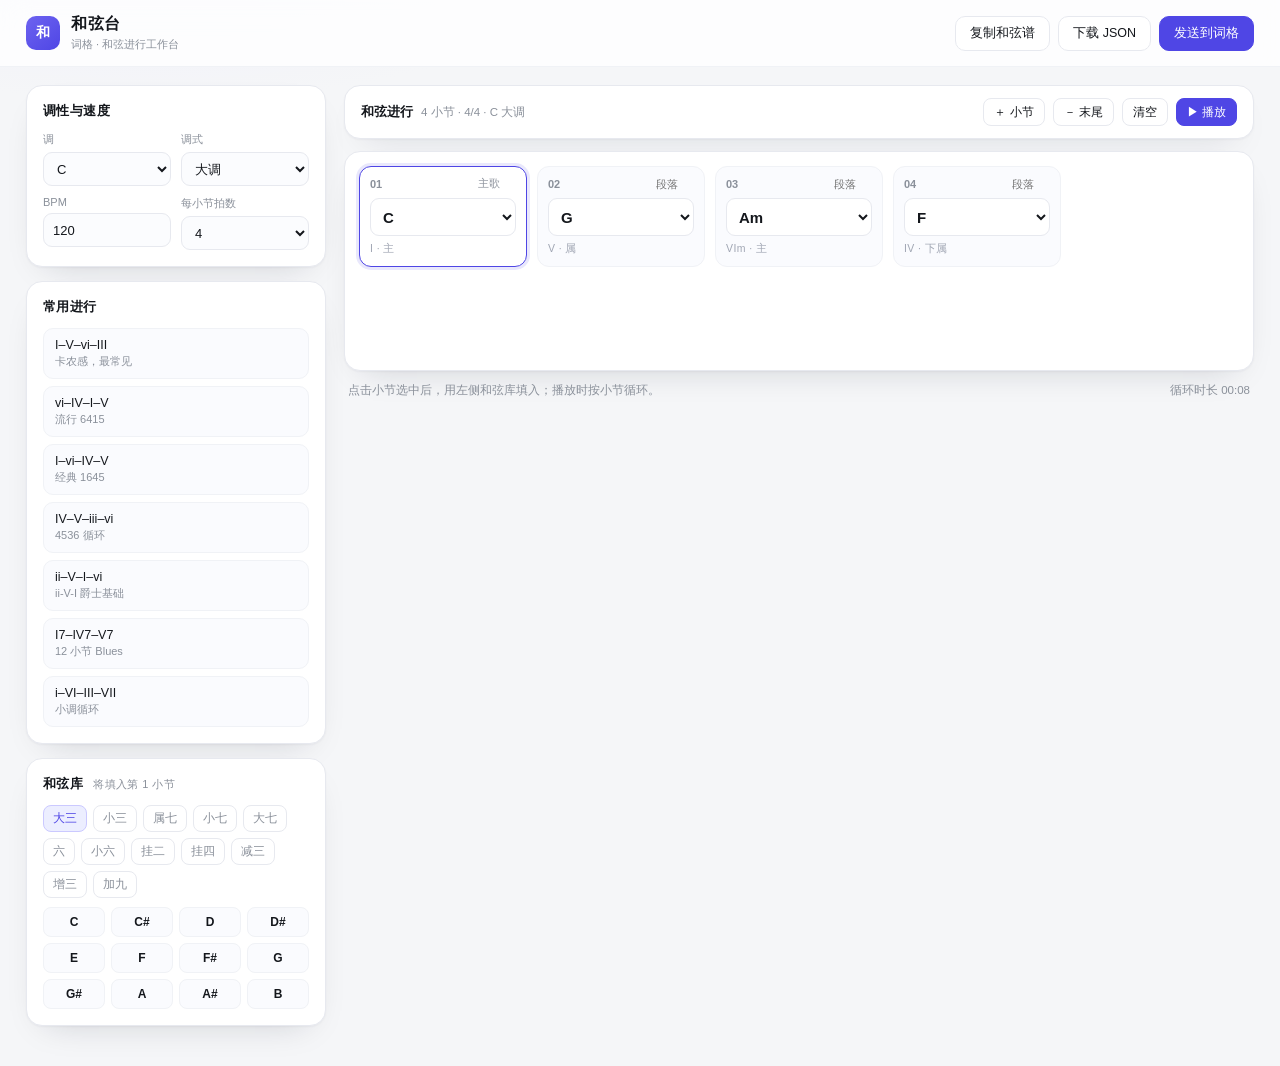
==== harmony.html @ f5f03ddc "和弦台：和弦进行编辑、试听、预设与发送到词格" ====
<!doctype html>
<html lang="zh-CN">
<head>
<meta charset="utf-8">
<meta name="viewport" content="width=device-width, initial-scale=1">
<title>和弦台 · 词格</title>
<link rel="stylesheet" href="harmony.css">
</head>
<body>

<header class="top">
  <div class="brand">
    <div class="logo">和</div>
    <div class="brand-text">
      <h1>和弦台</h1>
      <p>词格 · 和弦进行工作台</p>
    </div>
  </div>
  <div class="top-actions">
    <span class="toast" id="toast"></span>
    <button class="btn btn-ghost" id="btnCopy">复制和弦谱</button>
    <button class="btn btn-ghost" id="btnJson">下载 JSON</button>
    <button class="btn btn-primary" id="btnSend">发送到词格</button>
  </div>
</header>

<main class="layout">
  <aside class="side">
    <section class="panel">
      <h2>调性与速度</h2>
      <div class="row">
        <label class="field">
          <span>调</span>
          <select id="keySelect"></select>
        </label>
        <label class="field">
          <span>调式</span>
          <select id="modeSelect">
            <option value="major">大调</option>
            <option value="minor">小调</option>
          </select>
        </label>
      </div>
      <div class="row">
        <label class="field">
          <span>BPM</span>
          <input id="bpmInput" type="number" min="40" max="240" step="1" value="120">
        </label>
        <label class="field">
          <span>每小节拍数</span>
          <select id="bpbSelect">
            <option value="2">2</option>
            <option value="3">3</option>
            <option value="4" selected>4</option>
            <option value="6">6</option>
            <option value="8">8</option>
          </select>
        </label>
      </div>
    </section>

    <section class="panel">
      <h2>常用进行</h2>
      <div class="presets" id="presets"></div>
    </section>

    <section class="panel">
      <h2>和弦库 <small id="libTarget">点击填入选中小节</small></h2>
      <div class="lib-tabs" id="libTabs"></div>
      <div class="lib-grid" id="libGrid"></div>
    </section>
  </aside>

  <section class="main">
    <div class="main-head">
      <h2>和弦进行</h2>
      <span class="hint" id="progInfo">—</span>
      <div class="spacer"></div>
      <button class="mini" id="btnAddBar">＋ 小节</button>
      <button class="mini" id="btnDelBar">－ 末尾</button>
      <button class="mini" id="btnClear">清空</button>
      <button class="mini play" id="btnPlay">▶ 播放</button>
    </div>

    <div class="bar-grid" id="barGrid"></div>

    <div class="main-foot">
      <span class="hint">点击小节选中后，用左侧和弦库填入；播放时按小节循环。</span>
      <div class="spacer"></div>
      <span class="hint" id="timeInfo">—</span>
    </div>
  </section>
</main>

<datalist id="sections">
  <option value="主歌"></option>
  <option value="预副歌"></option>
  <option value="副歌"></option>
  <option value="桥段"></option>
  <option value="尾声"></option>
</datalist>

<script src="harmony.js"></script>
</body>
</html>
---- harmony.css ----
/* 和弦台 · 词格和弦工作台 */
:root{
  --bg:#f5f6f8;
  --surface:#fff;
  --line:#e7e9ef;
  --line-soft:#f0f2f6;
  --ink:#14171c;
  --muted:#8a909a;
  --accent:#4f46e5;
  --accent-soft:#eceeff;
  --radius:16px;
  --shadow:0 1px 2px rgba(16,24,40,.04), 0 14px 34px -20px rgba(16,24,40,.22);
}
*{box-sizing:border-box}
body{
  margin:0;min-height:100%;
  background:
    radial-gradient(900px 460px at 12% -220px, #e9e8ff 0%, rgba(233,232,255,0) 70%),
    var(--bg);
  color:var(--ink);
  font-family:-apple-system,BlinkMacSystemFont,"SF Pro SC","PingFang SC","Helvetica Neue",Arial,sans-serif;
  font-size:14px;-webkit-font-smoothing:antialiased;
}
h1,h2,p{margin:0}
[hidden]{display:none !important}
.spacer{flex:1}
.hint{font-size:11.5px;color:var(--muted)}

.top{
  position:sticky;top:0;z-index:10;display:flex;align-items:center;justify-content:space-between;
  padding:14px 26px;background:rgba(255,255,255,.78);backdrop-filter:blur(14px);
  border-bottom:1px solid var(--line-soft);
}
.brand{display:flex;align-items:center;gap:11px}
.logo{
  width:34px;height:34px;border-radius:10px;display:grid;place-items:center;
  background:linear-gradient(140deg,#6d63f0,#4f46e5);color:#fff;font-weight:700;
}
.brand-text h1{font-size:16px;letter-spacing:.04em}
.brand-text p{font-size:11px;color:var(--muted);margin-top:2px}
.top-actions{display:flex;align-items:center;gap:8px}
.toast{font-size:11.5px;color:var(--accent);opacity:0;transition:opacity .2s}
.toast.show{opacity:1}

.btn{border:1px solid var(--line);background:#fff;border-radius:10px;padding:8px 14px;font-size:12.5px;cursor:pointer;color:var(--ink)}
.btn:hover{border-color:#d5d9e6}
.btn-primary{background:var(--accent);border-color:var(--accent);color:#fff}
.btn-primary:hover{background:#443bd6}
.btn-ghost{background:#fff}

.layout{display:grid;grid-template-columns:300px minmax(0,1fr);gap:18px;padding:18px 26px 40px}
@media (max-width:900px){.layout{grid-template-columns:1fr}}

.side{display:flex;flex-direction:column;gap:14px}
.panel{background:var(--surface);border:1px solid var(--line);border-radius:var(--radius);padding:16px;box-shadow:var(--shadow)}
.panel h2{font-size:13px;margin-bottom:12px;letter-spacing:.03em}
.panel h2 small{font-weight:400;color:var(--muted);margin-left:6px;font-size:11px}
.row{display:flex;gap:10px}
.row + .row{margin-top:10px}
.field{flex:1;display:flex;flex-direction:column;gap:5px}
.field span{font-size:11px;color:var(--muted)}
.field select,.field input{
  height:34px;border:1px solid var(--line);border-radius:9px;background:#fbfcfe;
  padding:0 9px;font-size:13px;color:var(--ink);outline:none;width:100%;
}
.field select:focus,.field input:focus{border-color:var(--accent);background:#fff}

.presets{display:flex;flex-direction:column;gap:7px}
.preset{
  text-align:left;border:1px solid var(--line-soft);background:#fafbfe;border-radius:10px;
  padding:9px 11px;font-size:12.5px;cursor:pointer;color:var(--ink);
}
.preset:hover{border-color:#d8dcff;background:#f4f4ff}
.preset b{display:block;font-size:11px;color:var(--muted);font-weight:500;margin-top:2px}

.lib-tabs{display:flex;gap:6px;margin-bottom:9px;flex-wrap:wrap}
.lib-tabs button{
  border:1px solid var(--line);background:#fff;border-radius:8px;padding:5px 9px;font-size:11.5px;cursor:pointer;color:var(--muted);
}
.lib-tabs button.on{background:var(--accent-soft);border-color:#cbc9ff;color:var(--accent)}
.lib-grid{display:grid;grid-template-columns:repeat(4,1fr);gap:6px}
.lib-grid button{
  border:1px solid var(--line-soft);background:#fafbfe;border-radius:8px;height:30px;
  font-size:12px;cursor:pointer;color:var(--ink);font-weight:600;
}
.lib-grid button:hover{background:#f0f0ff;border-color:#cbc9ff;color:var(--accent)}

.main{min-width:0;display:flex;flex-direction:column;gap:12px}
.main-head{
  display:flex;align-items:center;gap:8px;background:var(--surface);border:1px solid var(--line);
  border-radius:var(--radius);padding:12px 16px;box-shadow:var(--shadow);flex-wrap:wrap;
}
.main-head h2{font-size:13px}
.mini{
  border:1px solid var(--line);background:#fff;border-radius:8px;height:28px;padding:0 10px;
  font-size:11.5px;cursor:pointer;color:var(--ink);
}
.mini:hover{border-color:#d5d9e6}
.mini.play{background:var(--accent);border-color:var(--accent);color:#fff}
.mini.play:hover{background:#443bd6}

.bar-grid{
  display:grid;grid-template-columns:repeat(auto-fill,minmax(150px,1fr));gap:10px;
  background:var(--surface);border:1px solid var(--line);border-radius:var(--radius);
  padding:14px;box-shadow:var(--shadow);min-height:220px;align-content:start;
}
.bar{
  border:1px solid var(--line-soft);border-radius:12px;padding:10px;background:#fafbfe;
  cursor:pointer;transition:border-color .12s,box-shadow .12s,background .12s;
}
.bar:hover{border-color:#dfe3ee;background:#fff}
.bar.on{border-color:var(--accent);background:#fff;box-shadow:0 0 0 3px rgba(79,70,229,.12)}
.bar.playing{border-color:var(--accent);background:#f7f7ff;box-shadow:0 0 0 3px rgba(79,70,229,.18)}
.bar-head{display:flex;align-items:center;justify-content:space-between;gap:6px;margin-bottom:7px}
.bar-no{font-size:11px;color:var(--muted);font-weight:600;font-variant-numeric:tabular-nums}
.bar-sec{
  border:none;background:transparent;font-size:10.5px;color:var(--muted);text-align:right;
  width:78px;outline:none;cursor:pointer;
}
.bar-sec:focus{color:var(--accent)}
.bar-chord{
  width:100%;height:38px;border:1px solid var(--line);border-radius:9px;background:#fff;
  font-size:15px;font-weight:700;color:var(--ink);padding:0 8px;outline:none;cursor:pointer;
}
.bar-chord:focus{border-color:var(--accent)}
.bar-func{margin-top:6px;font-size:10.5px;color:#a0a6b3;letter-spacing:.04em}
.bar.playing .bar-func{color:var(--accent)}

.main-foot{display:flex;align-items:center;gap:10px;padding:0 4px}
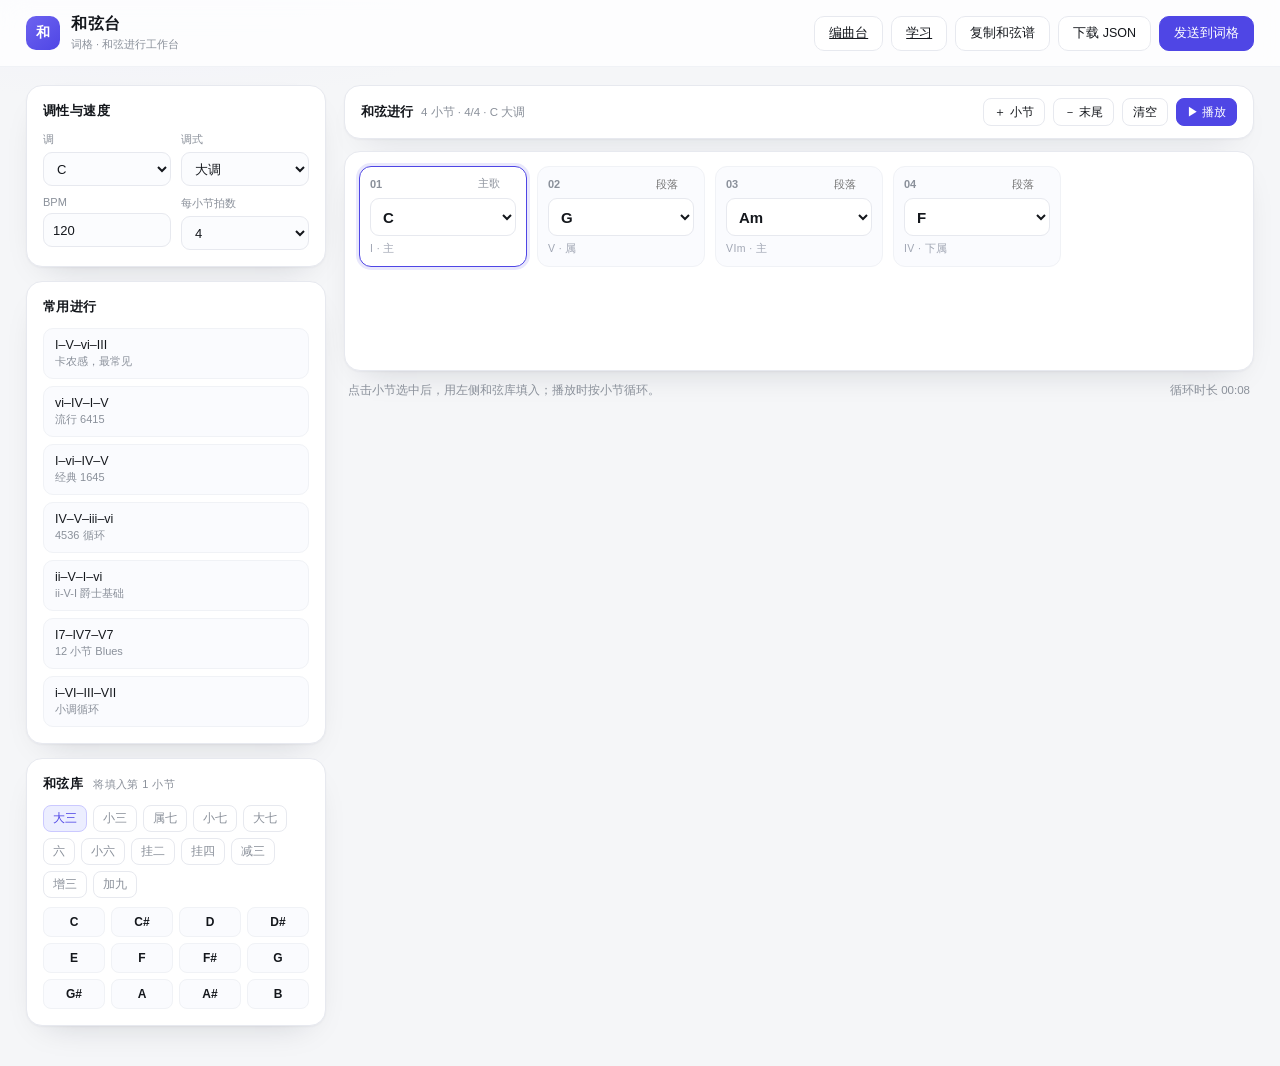
==== commit 5b57b274: "新增自研音色引擎、多轨编曲台与学习中心 - synth.js：12 种 WebAudio 合成音色与鼓组，不依赖云端音源 - studio：风格模板、伴奏组合、5 轨混音、和弦驱动演奏、MIDI/功能" ====
--- a/harmony.html
+++ b/harmony.html
@@ -18,6 +18,8 @@
   </div>
   <div class="top-actions">
     <span class="toast" id="toast"></span>
+    <a class="btn btn-ghost" href="studio.html" target="_blank" rel="noopener">编曲台</a>
+    <a class="btn btn-ghost" href="learn.html" target="_blank" rel="noopener">学习</a>
     <button class="btn btn-ghost" id="btnCopy">复制和弦谱</button>
     <button class="btn btn-ghost" id="btnJson">下载 JSON</button>
     <button class="btn btn-primary" id="btnSend">发送到词格</button>
